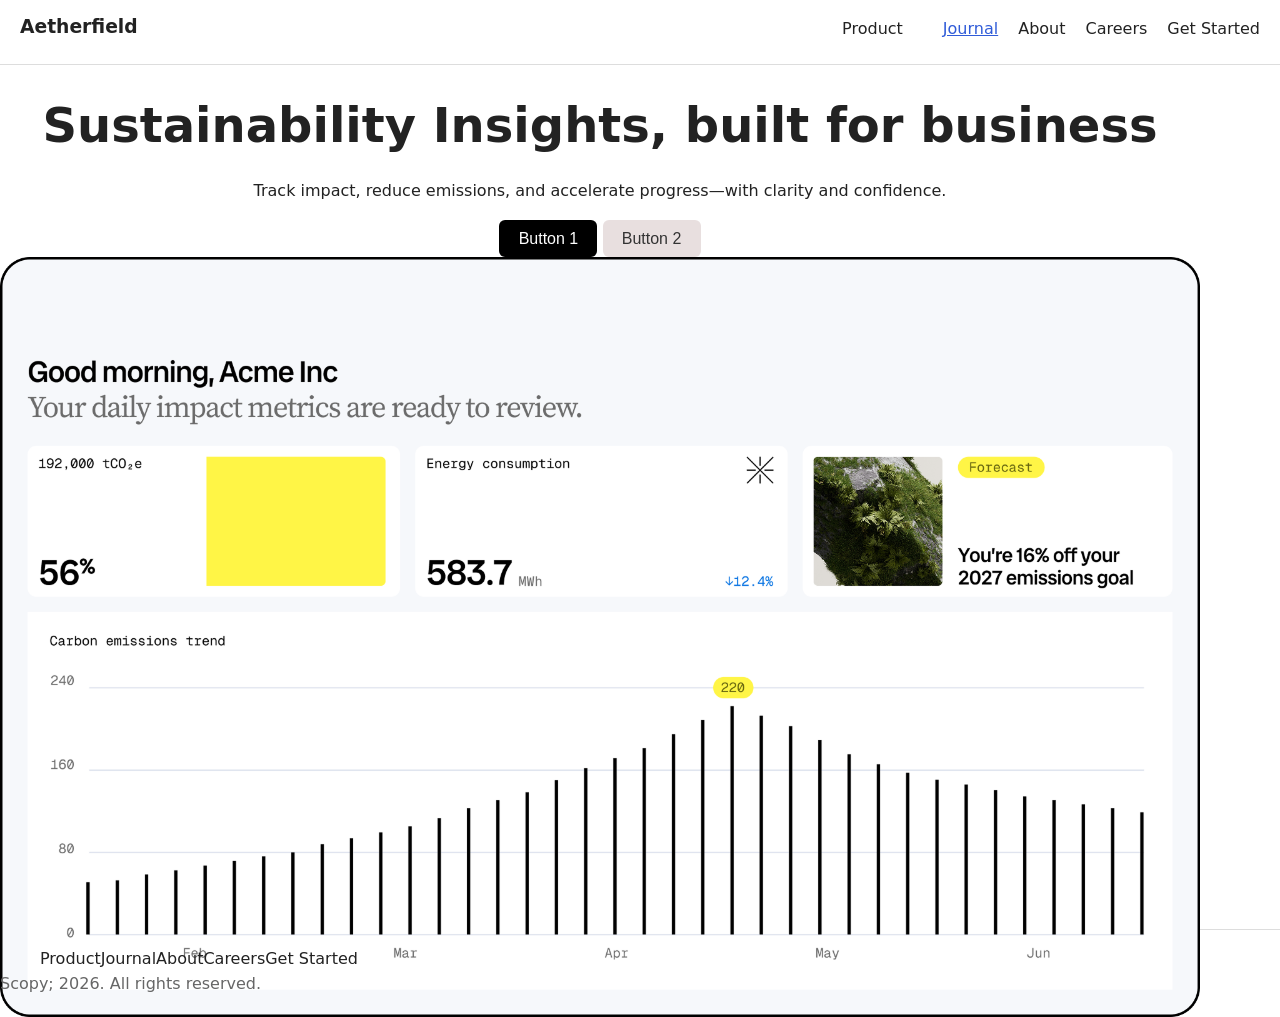
==== about.html @ 5aec6162 "first commit" ====
<!doctype html>
<html lang="en">
  <head>
    <meta charset="UTF-8" />
    <meta name="viewport" content="width=device-width, initial-scale=1.0" />
    <title>CIS 211 Internet & Web Technology</title>
    <link href="./css/styles.css" rel="stylesheet" />
  </head>
  <body>
    <header>
      <nav>
        <div>
          <h3 class="textLogo"> Aetherfield</h3>
          <!-- <img src="./images/" alt="Logo" class="brandLogo"> -->
        </div>
        <ul>
        <li><a href="./product.html">Product</a></li>
        <li></li><a href="./journal.html">Journal</a></li>
        <li><a href="./about.html">About</a></li>
        <li><a href="./careers.html">Careers</a></li>
        <li><a href="./getstarted.html">Get Started</a></li>
        </ul>
      </nav>
    </header>

    <main class="profile-stage">
      <section class="hero">
        <h1>Sustainability Insights, built for business</h1>
      <p>Track impact, reduce emissions, and accelerate progress—with clarity and confidence.</p>
      <button class="btn">Button 1</button>
      <button class="btn2">Button 2</button>
      <img src="./images/HeroImage@2x.png" alt="Hero Image">
      </section>
      <section>

      </section>
      <section>

      </section>
      <section>

      </section>
      <section>

      </section>
      <section>

      </section>
      <section>

      </section>
    </main>
    <footer>
      <nav>
      <ul>
      <li>Product</li>
        <li>Journal</li>
        <li>About</li>
        <li>Careers</li>
        <li>Get Started</li>
      </ul>
      <nav>
      <div>Scopy; 2026. All rights reserved.</div>
      </footer>
  </body>
</html>
---- css/styles.css ----
:root {
  --bg: #ffffff;
  --text: #222222;
  --muted: #666666;
  --accent: #2f5bd8;
  --btncolor:#000;
  --btncolor2:#e8dfdf;
  --border: #dddddd;
  --radius: 6px;
}

* {
  box-sizing: border-box;
  margin: 0;
}

body {
  font-family: system-ui, -apple-system, "Segoe UI", Roboto, sans-serif;
  line-height: 1.6;
  color: var(--text);
  background: var(--bg);
}

img {
  max-width: 100%;
  display: block;
}

h1, h2, h3 {
  line-height: 1.2;
  margin-bottom: 0.5em;
  
  }
  h1{
  font-size:3rem;
}
p {
  color:var(--text);
  margin-bottom: 1em;
  font-size:1rem;
}

a {
  color: var(--accent);
}

/* Layout */
.container {
  max-width: 960px;
  margin: 0 auto;
  padding: 0 1rem;
}

header,
footer {
  padding: 1rem 0;
  border-bottom: 1px solid var(--border);
}
header nav{
  display:flex;
  justify-content:space-between;
  margin:0px 20px;  
}
header nav ul{
  display:flex;
  flex-direction:row;
  list-style:none;
  gap:20px;
}
header nav ul li{
  color: var(--text);
}
header nav ul li a{
  text-decoration: none;
  color: var(--text);
}
footer {
  border-top: 1px solid var(--border);
  border-bottom: none;
  color: var(--muted);
}
footer nav ul{
  display:flex;
  flex-direction:row;
  list-style: none;
  
}
footer nav ul li{
  color: var(--text);
}
main {
  padding: 2rem 0;
}
main.container{
  display:grid;
}
/* Button */
.btn {
  /*-webkit-appearance: none; */
  display: inline-block;
  padding: 0.6rem 1.2rem;
  border: none;
  border-radius: var(--radius);
  background: var(--btncolor);
  color: #fff;
  font-size: 1rem;
  text-decoration: none;
  cursor: pointer;
}

.btn2{
  /*-webkit-appearance: none; */
  display: inline-block;
  padding: 0.6rem 1.2rem;
  border: none;
  border-radius: var(--radius);
  background: var(--btncolor2);
  color: #333;
  font-size: 1rem;
  text-decoration: none;
  cursor: pointer;

}.btn:hover {
  opacity: 0.9;
}

/* Card */
.card {
  padding: 1rem;
  border: 1px solid var(--border);
  border-radius: var(--radius);
}
/* Hero */
.hero{
  width:1200px;
  height:800px;
  background-color: #fff;
  text-align:center;
}
.hero .heroImg{
  width:960px;
  height:608px;
}
/* Forms */
input,
textarea {
  width: 100%;
  padding: 0.5rem;
  border: 1px solid var(--border);
  border-radius: var(--radius);
  font: inherit;
}

:focus-visible {
  outline: 2px solid var(--accent);
  outline-offset: 2px;
}
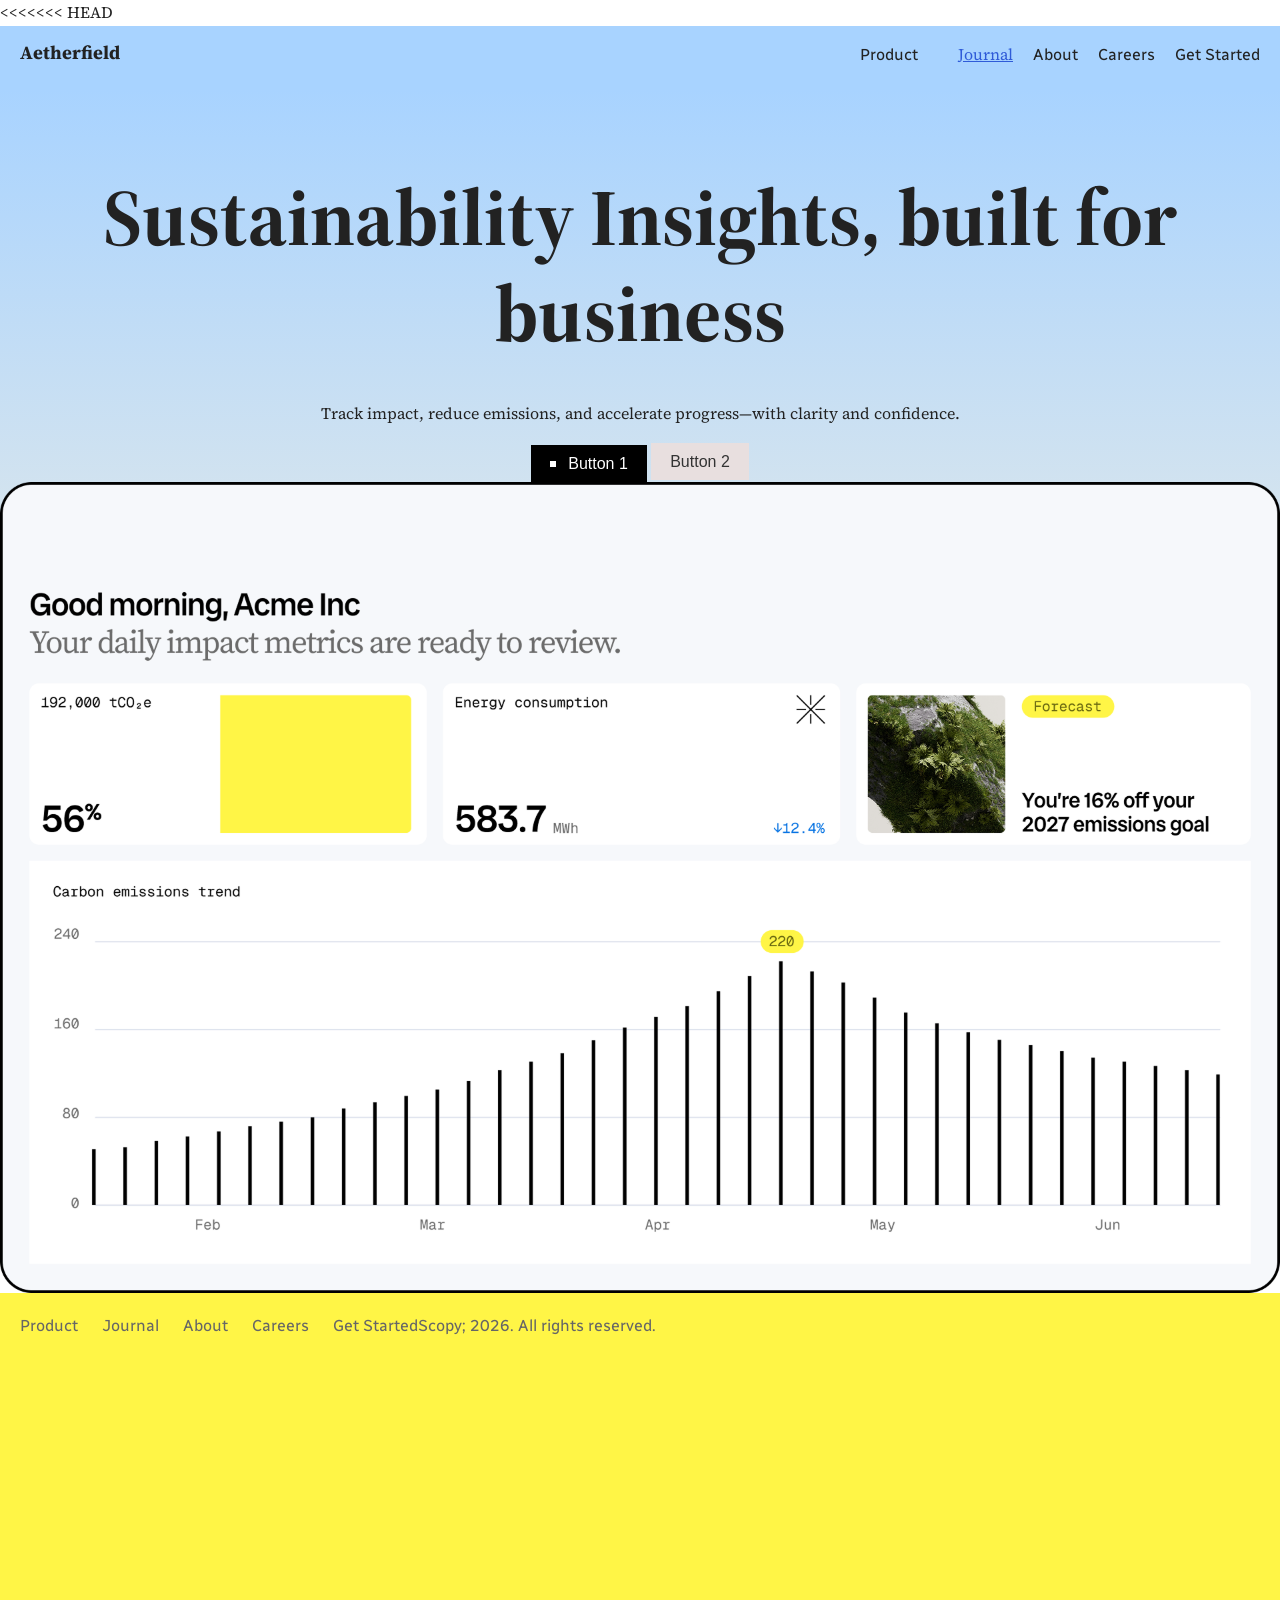
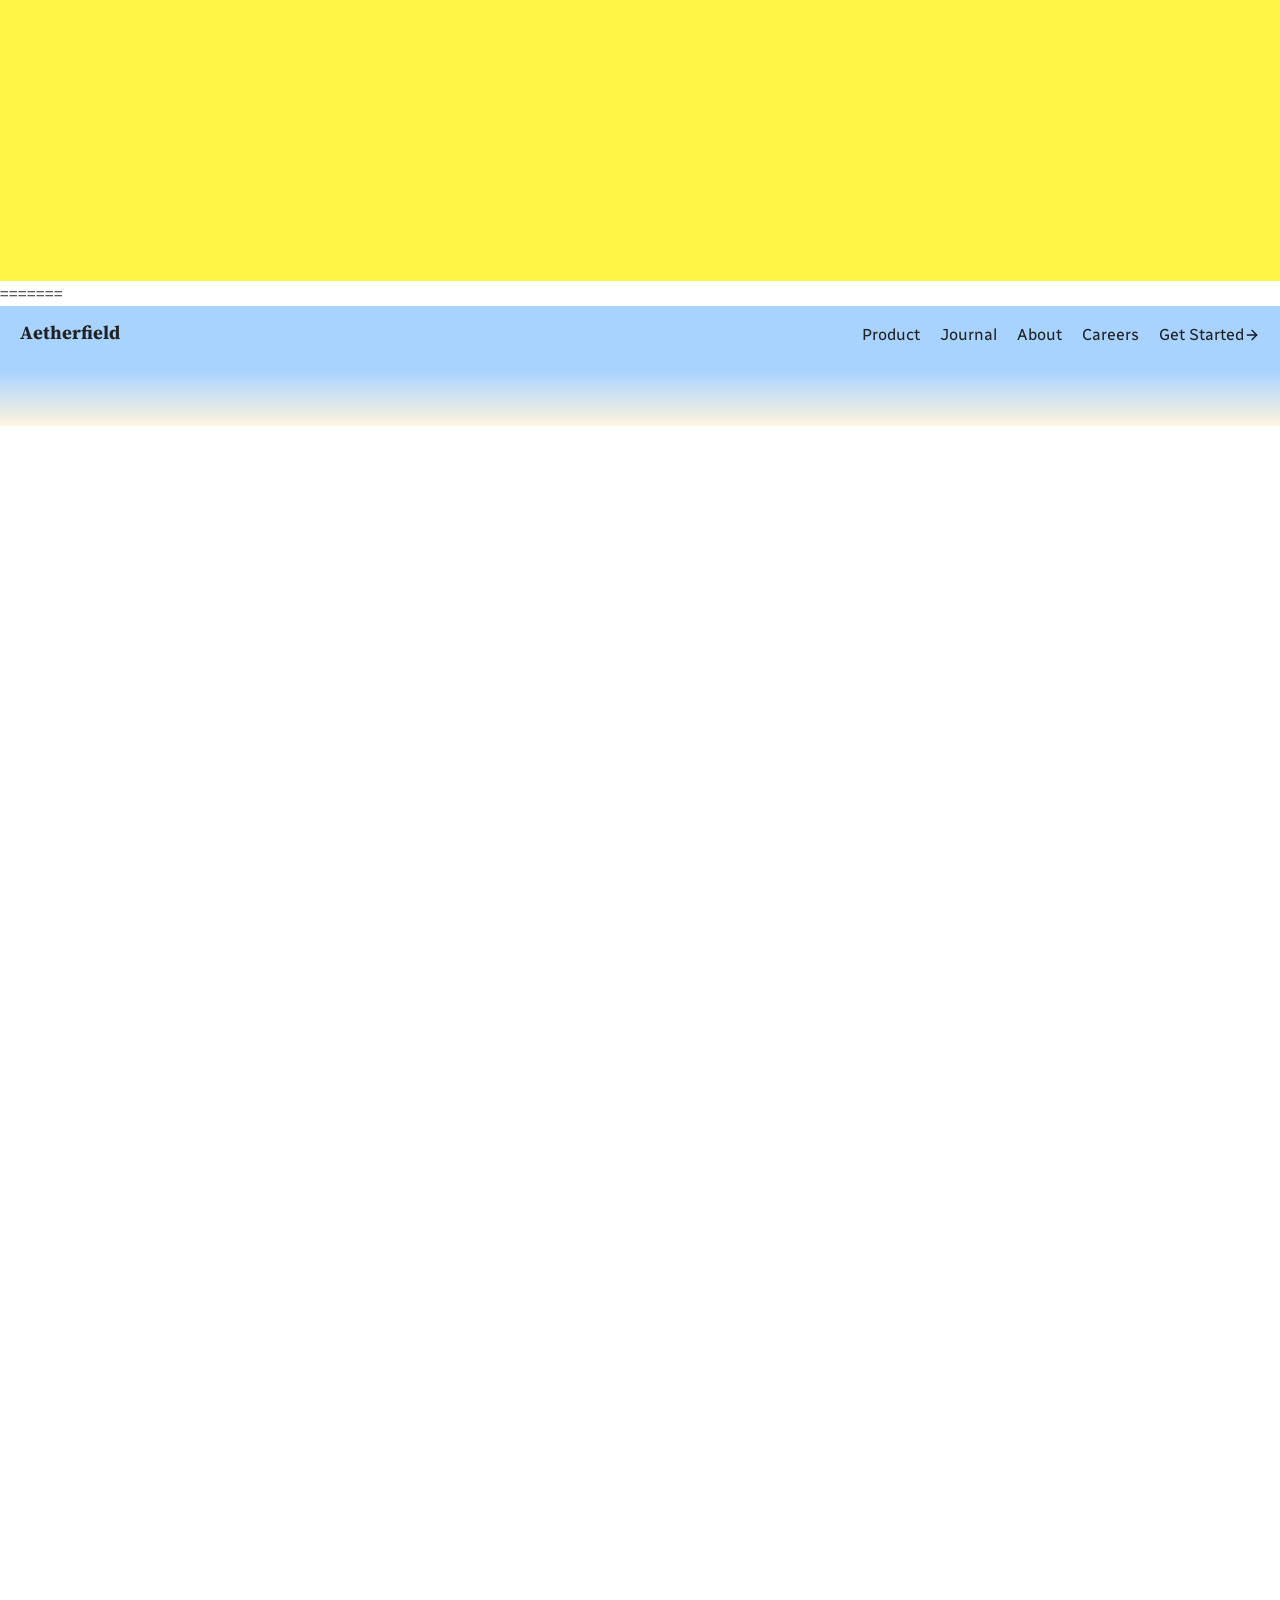
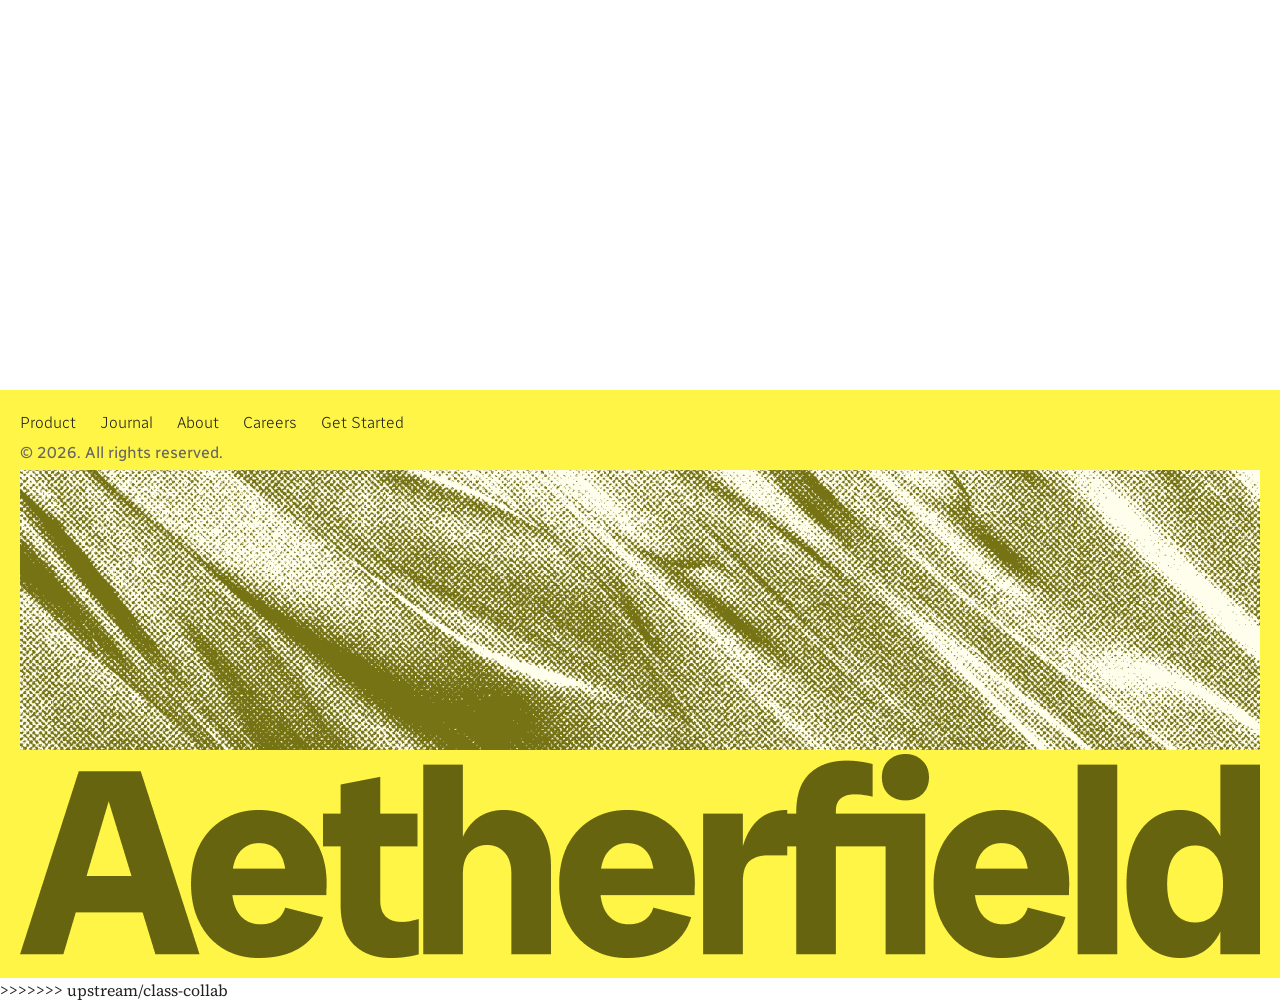
==== commit 89205524: "Resolve merge conflicts with class-collab" ====
--- a/about.html
+++ b/about.html
@@ -1,5 +1,6 @@
 <!doctype html>
 <html lang="en">
+<<<<<<< HEAD
   <head>
     <meta charset="UTF-8" />
     <meta name="viewport" content="width=device-width, initial-scale=1.0" />
@@ -63,4 +64,92 @@
       <div>Scopy; 2026. All rights reserved.</div>
       </footer>
   </body>
+=======
+
+<head>
+  <meta charset="UTF-8" />
+  <meta name="viewport" content="width=device-width, initial-scale=1.0" />
+  <title>CIS 211 Internet & Web Technology</title>
+  <link rel="preconnect" href="https://fonts.googleapis.com">
+  <link rel="preconnect" href="https://fonts.gstatic.com" crossorigin>
+  <link
+    href="https://fonts.googleapis.com/css2?family=Radio+Canada+Big:ital,wght@0,400..700;1,400..700&family=Radio+Canada:ital,wght@0,400..700;1,400..700&display=swap"
+    rel="stylesheet">
+  <link
+    href="https://fonts.googleapis.com/css2?family=Inter:wght@400;500;600&family=Source+Serif+4:ital,opsz,wght@0,8..60,400;0,8..60,600;0,8..60,700;1,8..60,400&display=swap"
+    rel="stylesheet">
+  <link href="./css/styles.css" rel="stylesheet" />
+</head>
+
+<body>
+  <header>
+    <nav>
+      <div class="logo">
+        <h3 class="textLogo"><a href="./index.html">Aetherfield</a> </h3>
+        <!-- <img src="./images/" alt="Logo" class="brandLogo"> -->
+      </div>
+      <ul>
+        <li><a href="./product.html">Product</a></li>
+        <li><a href="./journal.html">Journal</a></li>
+        <li><a href="./about.html">About</a></li>
+        <li><a href="./careers.html">Careers</a></li>
+        <li><a class="arrow-link" href="./getstarted.html"><span>Get Started </span><svg class="arrow"
+              viewBox="0 0 24 24" fill="none" stroke="currentColor" stroke-width="2" stroke-linecap="round"
+              stroke-linejoin="round" aria-hidden="true" focusable="false">
+              <!-- Horizontal stem line -->
+              <line x1="5" y1="12" x2="19" y2="12" />
+              <!-- Chevron arrow head -->
+              <polyline points="12 5 19 12 12 19" />
+            </svg>
+          </a>
+        </li>
+      </ul>
+    </nav>
+  </header>
+
+  <main class="container">
+    <section class="hero">
+      
+
+    </section>
+    <section class="sustainability">
+
+    </section>
+    <section class="clarity">
+
+    </section>
+    <section class="acme">
+
+    </section>
+    <section class="journal">
+
+    </section>
+
+    <section class="testomonial">
+
+    </section>
+    <section class="request">
+
+    </section>
+  </main>
+  <footer>
+    <nav>
+      <ul>
+        <li><a href="./product.html">Product</a></li>
+        <li><a href="./journal.html">Journal</a></li>
+        <li><a href="./about.html">About</a></li>
+        <li><a href="./careers.html">Careers</a></li>
+        <li><a href="./getstarted.html">Get Started</a></li>
+      </ul>
+    </nav>
+
+    <div class="copy">&copy; 2026. All rights reserved.</div>
+    <div class="footerImage">
+
+    </div>
+     <div class="footerLogo"></div>
+  </footer>
+</body>
+
+>>>>>>> upstream/class-collab
 </html>
--- a/css/styles.css
+++ b/css/styles.css
@@ -1,12 +1,19 @@
+/* Simple starter CSS */
+
 :root {
+  --font-serif: 'Source Serif 4', Georgia, serif;
+  --font-sans: 'Inter', system-ui, -apple-system, "Segoe UI", Roboto, sans-serif;
+  --font-display: 'Radio Canada Big', sans-serif;
+  --font-body: 'Radio Canada', sans-serif;
   --bg: #ffffff;
   --text: #222222;
   --muted: #666666;
   --accent: #2f5bd8;
-  --btncolor:#000;
-  --btncolor2:#e8dfdf;
+  --btncolor: #000;
+  --btncolor2: #e8dfdf;
   --border: #dddddd;
-  --radius: 6px;
+  --radius: 0px;
+  --font-size: 1rem;
 }
 
 * {
@@ -15,7 +22,7 @@
 }
 
 body {
-  font-family: system-ui, -apple-system, "Segoe UI", Roboto, sans-serif;
+  font-family: var(--font-serif);
   line-height: 1.6;
   color: var(--text);
   background: var(--bg);
@@ -26,101 +33,176 @@
   display: block;
 }
 
-h1, h2, h3 {
+h1,
+h2,
+h3 {
   line-height: 1.2;
   margin-bottom: 0.5em;
-  
-  }
-  h1{
-  font-size:3rem;
-}
+}
+
+h1 {
+  font-size: 3rem;
+}
+
 p {
-  color:var(--text);
+  color: var(--text);
   margin-bottom: 1em;
-  font-size:1rem;
+  font-size: 1rem;
 }
 
 a {
   color: var(--accent);
 }
-
 /* Layout */
-.container {
-  max-width: 960px;
+
+main.container {
+  display: grid;
+  max-width: 100%;
   margin: 0 auto;
-  padding: 0 1rem;
+}
+main .sustainability{
+  height:862px;
+}
+main .clarity{
+  height:678px;
 }
 
 header,
 footer {
   padding: 1rem 0;
-  border-bottom: 1px solid var(--border);
-}
-header nav{
-  display:flex;
-  justify-content:space-between;
-  margin:0px 20px;  
-}
-header nav ul{
-  display:flex;
-  flex-direction:row;
-  list-style:none;
-  gap:20px;
-}
-header nav ul li{
-  color: var(--text);
-}
-header nav ul li a{
-  text-decoration: none;
-  color: var(--text);
+}
+
+header {
+  background-color: #a8d3ff;
+}
+.logo a{
+  text-decoration: none;
+  color:var(--text);
+}
+header nav {
+  display: flex;
+  justify-content: space-between; /* Pushes nav to one side, logo to the other */
+  padding: 0px 20px;
+}
+
+header nav ul {
+  display: flex;
+  flex-direction: row;
+  list-style: none;
+  gap: 20px;
+}
+
+header nav ul li {
+  color: var(--text);
+}
+
+header nav ul li a {
+  text-decoration: none;
+  color: var(--text);
+  display:inline-flex;align-items: center;
+  font-size: var(--font-size);
+  font-family: var(--font-body);
+}
+header nav ul li a .arrow{
+  gap: 0.35rem;
+  text-decoration: none;
+  color: #0f172a;
+  width:16px;
+  height:16px;
+}
+header nav ul li a.arrow::after {
+  font-size: 1 rem;
 }
 footer {
-  border-top: 1px solid var(--border);
+  font-family: var(--font-body);
   border-bottom: none;
   color: var(--muted);
-}
-footer nav ul{
-  display:flex;
-  flex-direction:row;
+  display: flex;
+  flex-direction: column;
+  justify-content: space-between;
+  /* Pushes nav to one side, copyright to the other */
+  align-items:flex-start;
+  /* Vertically centers links with text */
+  padding: 1.25rem 1.25rem;
+  height:588px;
+  background-color:#fff546;
+}
+footer nav {
+  display: flex;
+  justify-content: space-between;
+}
+footer nav ul {
+  display: flex;
+  gap: 1.5rem;
+  /* Spacing between footer links */
   list-style: none;
-  
-}
-footer nav ul li{
-  color: var(--text);
-}
-main {
-  padding: 2rem 0;
-}
-main.container{
-  display:grid;
+  /* Removes default bullet points */
+  margin: 0;
+  padding: 0;
+}
+footer nav ul li a {
+  color: var(--text);
+  font-family: var(--font-body);
+  text-decoration: none;
+  font-weight:300;
+}
+footer .copy {
+  color: var(--muted);
+}
+footer .footerImage{
+  background-image:url('../images/Footerbgimage.png');
+  background-size: cover;        /* Scales image to fill entire element without distortion */
+  background-position: center;   /* Anchors focus to center */
+  background-repeat: no-repeat;  /* Prevents image tiling */
+  height:280px;
+  width:100%;
+}
+footer .footerLogo{
+  background-image:url('../images/textLogo.png');
+  background-size: cover;        /* Scales image to fill entire element without distortion */
+  background-position: center;   /* Anchors focus to center */
+  background-repeat: no-repeat;  /* Prevents image tiling */
+  height:204px;
+  width:100%;
 }
 /* Button */
 .btn {
-  /*-webkit-appearance: none; */
+  padding: 0.6rem 1.2rem;
+  border: none;
+  border-radius: var(--radius);
+  background: var(--btncolor);
+  color: #fff;
+  font-size: 1rem;
+  gap: 0.75rem;
+  text-decoration: none;
+  cursor: pointer;
+  display: inline-flex;
+  align-items: center;
+  justify-content: center;
+}
+
+.btn::before {
+  content: "";
+  display: inline-block;
+  width: 6px;
+  height: 6px;
+  background-color: currentColor;
+  /* Matches text color automatically */
+}
+
+.btn2 {
   display: inline-block;
   padding: 0.6rem 1.2rem;
   border: none;
   border-radius: var(--radius);
-  background: var(--btncolor);
-  color: #fff;
-  font-size: 1rem;
-  text-decoration: none;
-  cursor: pointer;
-}
-
-.btn2{
-  /*-webkit-appearance: none; */
-  display: inline-block;
-  padding: 0.6rem 1.2rem;
-  border: none;
-  border-radius: var(--radius);
   background: var(--btncolor2);
   color: #333;
   font-size: 1rem;
   text-decoration: none;
   cursor: pointer;
-
-}.btn:hover {
+}
+
+.btn:hover {
   opacity: 0.9;
 }
 
@@ -130,17 +212,44 @@
   border: 1px solid var(--border);
   border-radius: var(--radius);
 }
+
 /* Hero */
-.hero{
-  width:1200px;
-  height:800px;
-  background-color: #fff;
-  text-align:center;
-}
-.hero .heroImg{
-  width:960px;
-  height:608px;
-}
+.hero {
+  flex-direction: column;
+  align-items: center;
+  /* Centers items horizontally */
+  text-align: center;
+  /* Centers inline text */
+  width: 100%;
+  background-image: linear-gradient(180deg, #a8d3ff 0%, #fff4df 100%);
+  background-size: 100% 70%;
+  background-repeat: no-repeat;
+  background-position: top center;
+  background-color: #ffffff;
+  padding: 5rem 0 0;
+}
+
+.hero h1 {
+  font-size: 80px;
+}
+
+.hero h1 span {
+  font-family: var(--font-display);
+  font-weight:bold;
+}
+
+.hero .heroImg {
+  margin-top: 56px;
+}
+
+.hero .heroImg img {
+  max-width: 960px;
+  width: 100%;
+  height: auto;
+  display: block;
+  margin: 0 auto;
+}
+
 /* Forms */
 input,
 textarea {
--- a/css/styles.css
+++ b/css/styles.css
@@ -1,12 +1,19 @@
+/* Simple starter CSS */
+
 :root {
+  --font-serif: 'Source Serif 4', Georgia, serif;
+  --font-sans: 'Inter', system-ui, -apple-system, "Segoe UI", Roboto, sans-serif;
+  --font-display: 'Radio Canada Big', sans-serif;
+  --font-body: 'Radio Canada', sans-serif;
   --bg: #ffffff;
   --text: #222222;
   --muted: #666666;
   --accent: #2f5bd8;
-  --btncolor:#000;
-  --btncolor2:#e8dfdf;
+  --btncolor: #000;
+  --btncolor2: #e8dfdf;
   --border: #dddddd;
-  --radius: 6px;
+  --radius: 0px;
+  --font-size: 1rem;
 }
 
 * {
@@ -15,7 +22,7 @@
 }
 
 body {
-  font-family: system-ui, -apple-system, "Segoe UI", Roboto, sans-serif;
+  font-family: var(--font-serif);
   line-height: 1.6;
   color: var(--text);
   background: var(--bg);
@@ -26,101 +33,176 @@
   display: block;
 }
 
-h1, h2, h3 {
+h1,
+h2,
+h3 {
   line-height: 1.2;
   margin-bottom: 0.5em;
-  
-  }
-  h1{
-  font-size:3rem;
-}
+}
+
+h1 {
+  font-size: 3rem;
+}
+
 p {
-  color:var(--text);
+  color: var(--text);
   margin-bottom: 1em;
-  font-size:1rem;
+  font-size: 1rem;
 }
 
 a {
   color: var(--accent);
 }
-
 /* Layout */
-.container {
-  max-width: 960px;
+
+main.container {
+  display: grid;
+  max-width: 100%;
   margin: 0 auto;
-  padding: 0 1rem;
+}
+main .sustainability{
+  height:862px;
+}
+main .clarity{
+  height:678px;
 }
 
 header,
 footer {
   padding: 1rem 0;
-  border-bottom: 1px solid var(--border);
-}
-header nav{
-  display:flex;
-  justify-content:space-between;
-  margin:0px 20px;  
-}
-header nav ul{
-  display:flex;
-  flex-direction:row;
-  list-style:none;
-  gap:20px;
-}
-header nav ul li{
-  color: var(--text);
-}
-header nav ul li a{
-  text-decoration: none;
-  color: var(--text);
+}
+
+header {
+  background-color: #a8d3ff;
+}
+.logo a{
+  text-decoration: none;
+  color:var(--text);
+}
+header nav {
+  display: flex;
+  justify-content: space-between; /* Pushes nav to one side, logo to the other */
+  padding: 0px 20px;
+}
+
+header nav ul {
+  display: flex;
+  flex-direction: row;
+  list-style: none;
+  gap: 20px;
+}
+
+header nav ul li {
+  color: var(--text);
+}
+
+header nav ul li a {
+  text-decoration: none;
+  color: var(--text);
+  display:inline-flex;align-items: center;
+  font-size: var(--font-size);
+  font-family: var(--font-body);
+}
+header nav ul li a .arrow{
+  gap: 0.35rem;
+  text-decoration: none;
+  color: #0f172a;
+  width:16px;
+  height:16px;
+}
+header nav ul li a.arrow::after {
+  font-size: 1 rem;
 }
 footer {
-  border-top: 1px solid var(--border);
+  font-family: var(--font-body);
   border-bottom: none;
   color: var(--muted);
-}
-footer nav ul{
-  display:flex;
-  flex-direction:row;
+  display: flex;
+  flex-direction: column;
+  justify-content: space-between;
+  /* Pushes nav to one side, copyright to the other */
+  align-items:flex-start;
+  /* Vertically centers links with text */
+  padding: 1.25rem 1.25rem;
+  height:588px;
+  background-color:#fff546;
+}
+footer nav {
+  display: flex;
+  justify-content: space-between;
+}
+footer nav ul {
+  display: flex;
+  gap: 1.5rem;
+  /* Spacing between footer links */
   list-style: none;
-  
-}
-footer nav ul li{
-  color: var(--text);
-}
-main {
-  padding: 2rem 0;
-}
-main.container{
-  display:grid;
+  /* Removes default bullet points */
+  margin: 0;
+  padding: 0;
+}
+footer nav ul li a {
+  color: var(--text);
+  font-family: var(--font-body);
+  text-decoration: none;
+  font-weight:300;
+}
+footer .copy {
+  color: var(--muted);
+}
+footer .footerImage{
+  background-image:url('../images/Footerbgimage.png');
+  background-size: cover;        /* Scales image to fill entire element without distortion */
+  background-position: center;   /* Anchors focus to center */
+  background-repeat: no-repeat;  /* Prevents image tiling */
+  height:280px;
+  width:100%;
+}
+footer .footerLogo{
+  background-image:url('../images/textLogo.png');
+  background-size: cover;        /* Scales image to fill entire element without distortion */
+  background-position: center;   /* Anchors focus to center */
+  background-repeat: no-repeat;  /* Prevents image tiling */
+  height:204px;
+  width:100%;
 }
 /* Button */
 .btn {
-  /*-webkit-appearance: none; */
+  padding: 0.6rem 1.2rem;
+  border: none;
+  border-radius: var(--radius);
+  background: var(--btncolor);
+  color: #fff;
+  font-size: 1rem;
+  gap: 0.75rem;
+  text-decoration: none;
+  cursor: pointer;
+  display: inline-flex;
+  align-items: center;
+  justify-content: center;
+}
+
+.btn::before {
+  content: "";
+  display: inline-block;
+  width: 6px;
+  height: 6px;
+  background-color: currentColor;
+  /* Matches text color automatically */
+}
+
+.btn2 {
   display: inline-block;
   padding: 0.6rem 1.2rem;
   border: none;
   border-radius: var(--radius);
-  background: var(--btncolor);
-  color: #fff;
-  font-size: 1rem;
-  text-decoration: none;
-  cursor: pointer;
-}
-
-.btn2{
-  /*-webkit-appearance: none; */
-  display: inline-block;
-  padding: 0.6rem 1.2rem;
-  border: none;
-  border-radius: var(--radius);
   background: var(--btncolor2);
   color: #333;
   font-size: 1rem;
   text-decoration: none;
   cursor: pointer;
-
-}.btn:hover {
+}
+
+.btn:hover {
   opacity: 0.9;
 }
 
@@ -130,17 +212,44 @@
   border: 1px solid var(--border);
   border-radius: var(--radius);
 }
+
 /* Hero */
-.hero{
-  width:1200px;
-  height:800px;
-  background-color: #fff;
-  text-align:center;
-}
-.hero .heroImg{
-  width:960px;
-  height:608px;
-}
+.hero {
+  flex-direction: column;
+  align-items: center;
+  /* Centers items horizontally */
+  text-align: center;
+  /* Centers inline text */
+  width: 100%;
+  background-image: linear-gradient(180deg, #a8d3ff 0%, #fff4df 100%);
+  background-size: 100% 70%;
+  background-repeat: no-repeat;
+  background-position: top center;
+  background-color: #ffffff;
+  padding: 5rem 0 0;
+}
+
+.hero h1 {
+  font-size: 80px;
+}
+
+.hero h1 span {
+  font-family: var(--font-display);
+  font-weight:bold;
+}
+
+.hero .heroImg {
+  margin-top: 56px;
+}
+
+.hero .heroImg img {
+  max-width: 960px;
+  width: 100%;
+  height: auto;
+  display: block;
+  margin: 0 auto;
+}
+
 /* Forms */
 input,
 textarea {
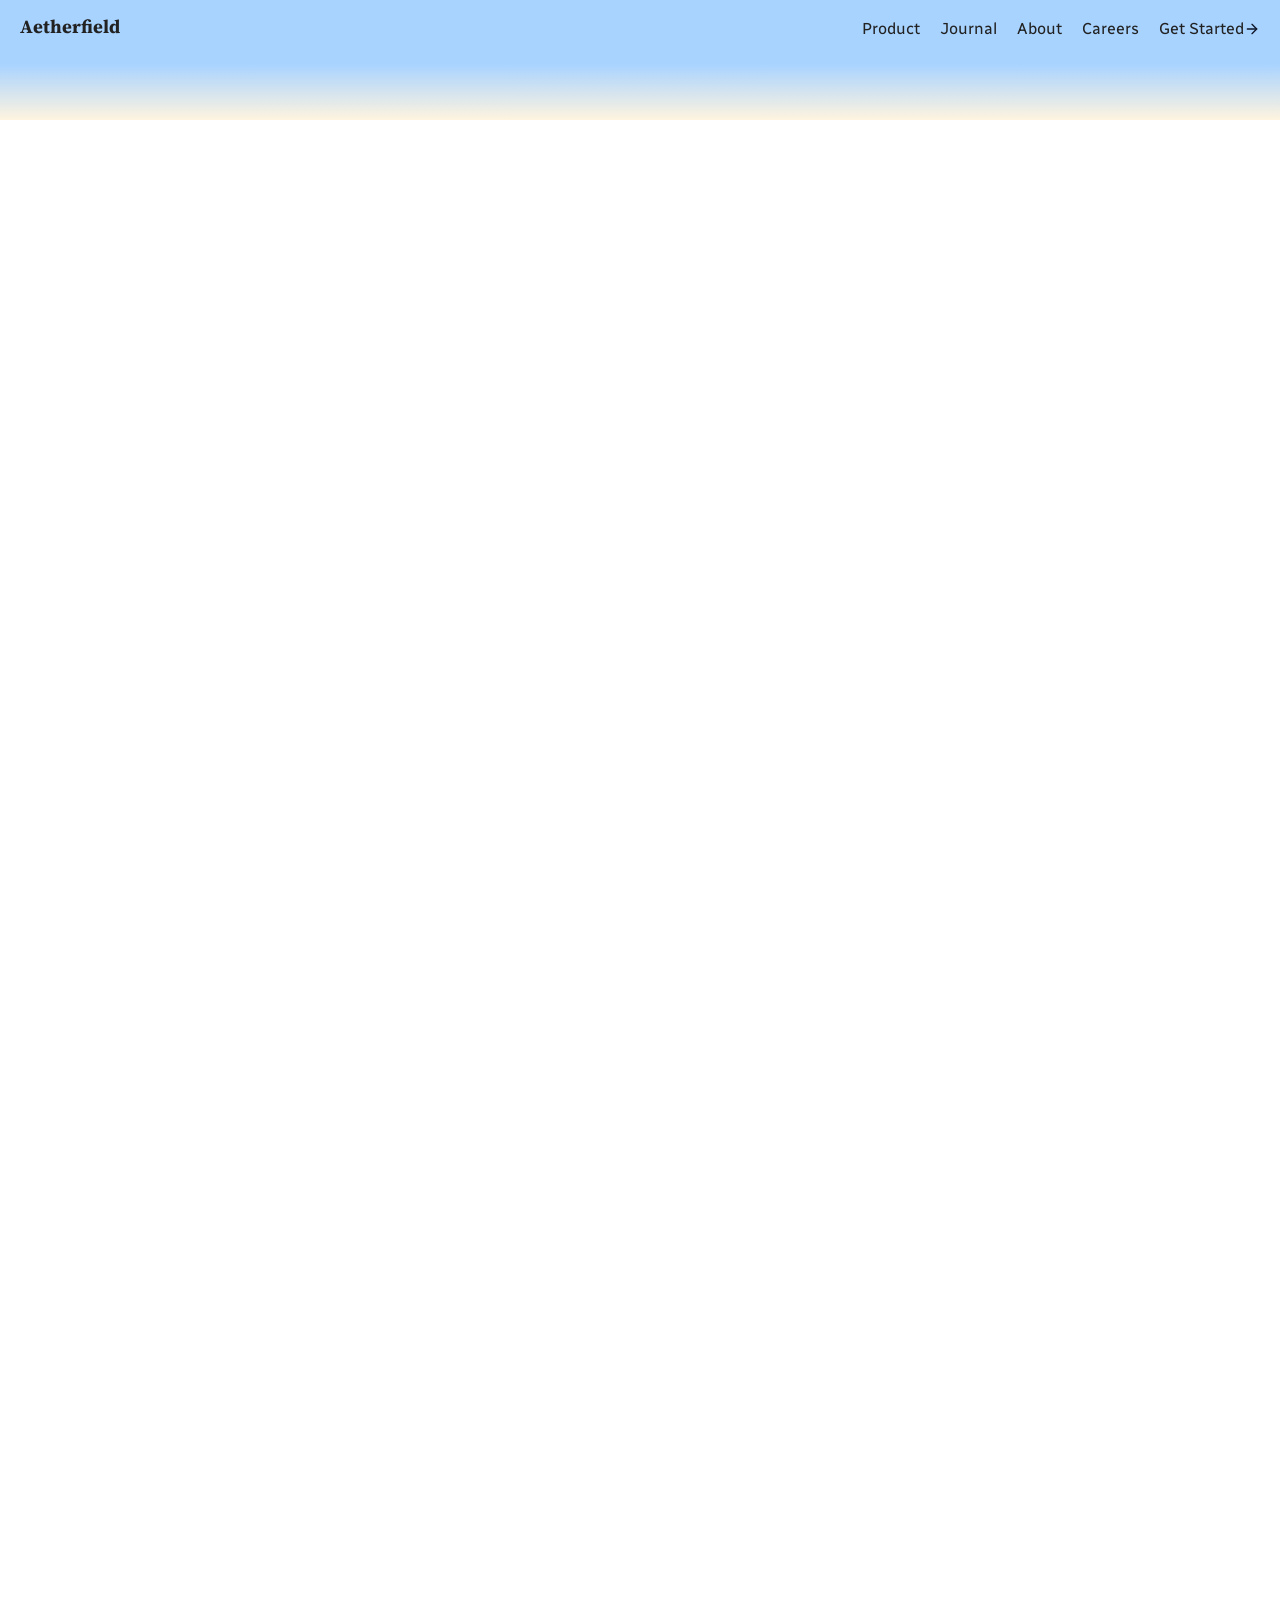
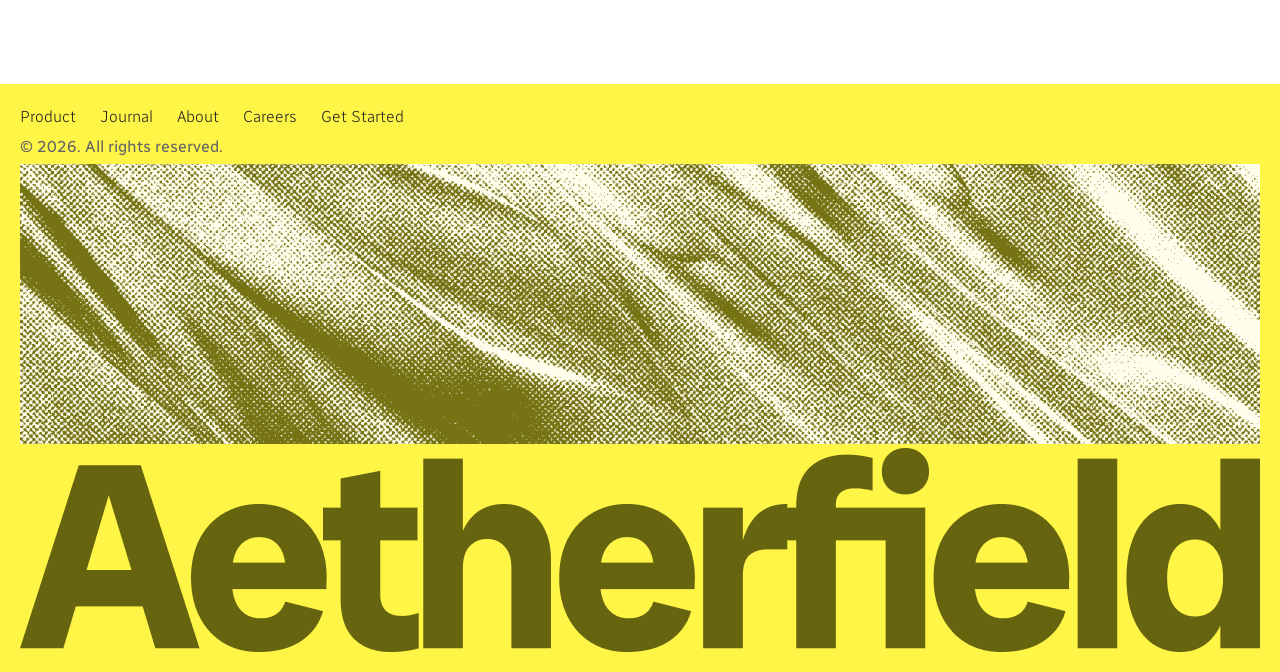
==== commit 5bbac02c: "commit" ====
--- a/about.html
+++ b/about.html
@@ -1,70 +1,5 @@
 <!doctype html>
 <html lang="en">
-<<<<<<< HEAD
-  <head>
-    <meta charset="UTF-8" />
-    <meta name="viewport" content="width=device-width, initial-scale=1.0" />
-    <title>CIS 211 Internet & Web Technology</title>
-    <link href="./css/styles.css" rel="stylesheet" />
-  </head>
-  <body>
-    <header>
-      <nav>
-        <div>
-          <h3 class="textLogo"> Aetherfield</h3>
-          <!-- <img src="./images/" alt="Logo" class="brandLogo"> -->
-        </div>
-        <ul>
-        <li><a href="./product.html">Product</a></li>
-        <li></li><a href="./journal.html">Journal</a></li>
-        <li><a href="./about.html">About</a></li>
-        <li><a href="./careers.html">Careers</a></li>
-        <li><a href="./getstarted.html">Get Started</a></li>
-        </ul>
-      </nav>
-    </header>
-
-    <main class="profile-stage">
-      <section class="hero">
-        <h1>Sustainability Insights, built for business</h1>
-      <p>Track impact, reduce emissions, and accelerate progress—with clarity and confidence.</p>
-      <button class="btn">Button 1</button>
-      <button class="btn2">Button 2</button>
-      <img src="./images/HeroImage@2x.png" alt="Hero Image">
-      </section>
-      <section>
-
-      </section>
-      <section>
-
-      </section>
-      <section>
-
-      </section>
-      <section>
-
-      </section>
-      <section>
-
-      </section>
-      <section>
-
-      </section>
-    </main>
-    <footer>
-      <nav>
-      <ul>
-      <li>Product</li>
-        <li>Journal</li>
-        <li>About</li>
-        <li>Careers</li>
-        <li>Get Started</li>
-      </ul>
-      <nav>
-      <div>Scopy; 2026. All rights reserved.</div>
-      </footer>
-  </body>
-=======
 
 <head>
   <meta charset="UTF-8" />
@@ -151,5 +86,4 @@
   </footer>
 </body>
 
->>>>>>> upstream/class-collab
 </html>
